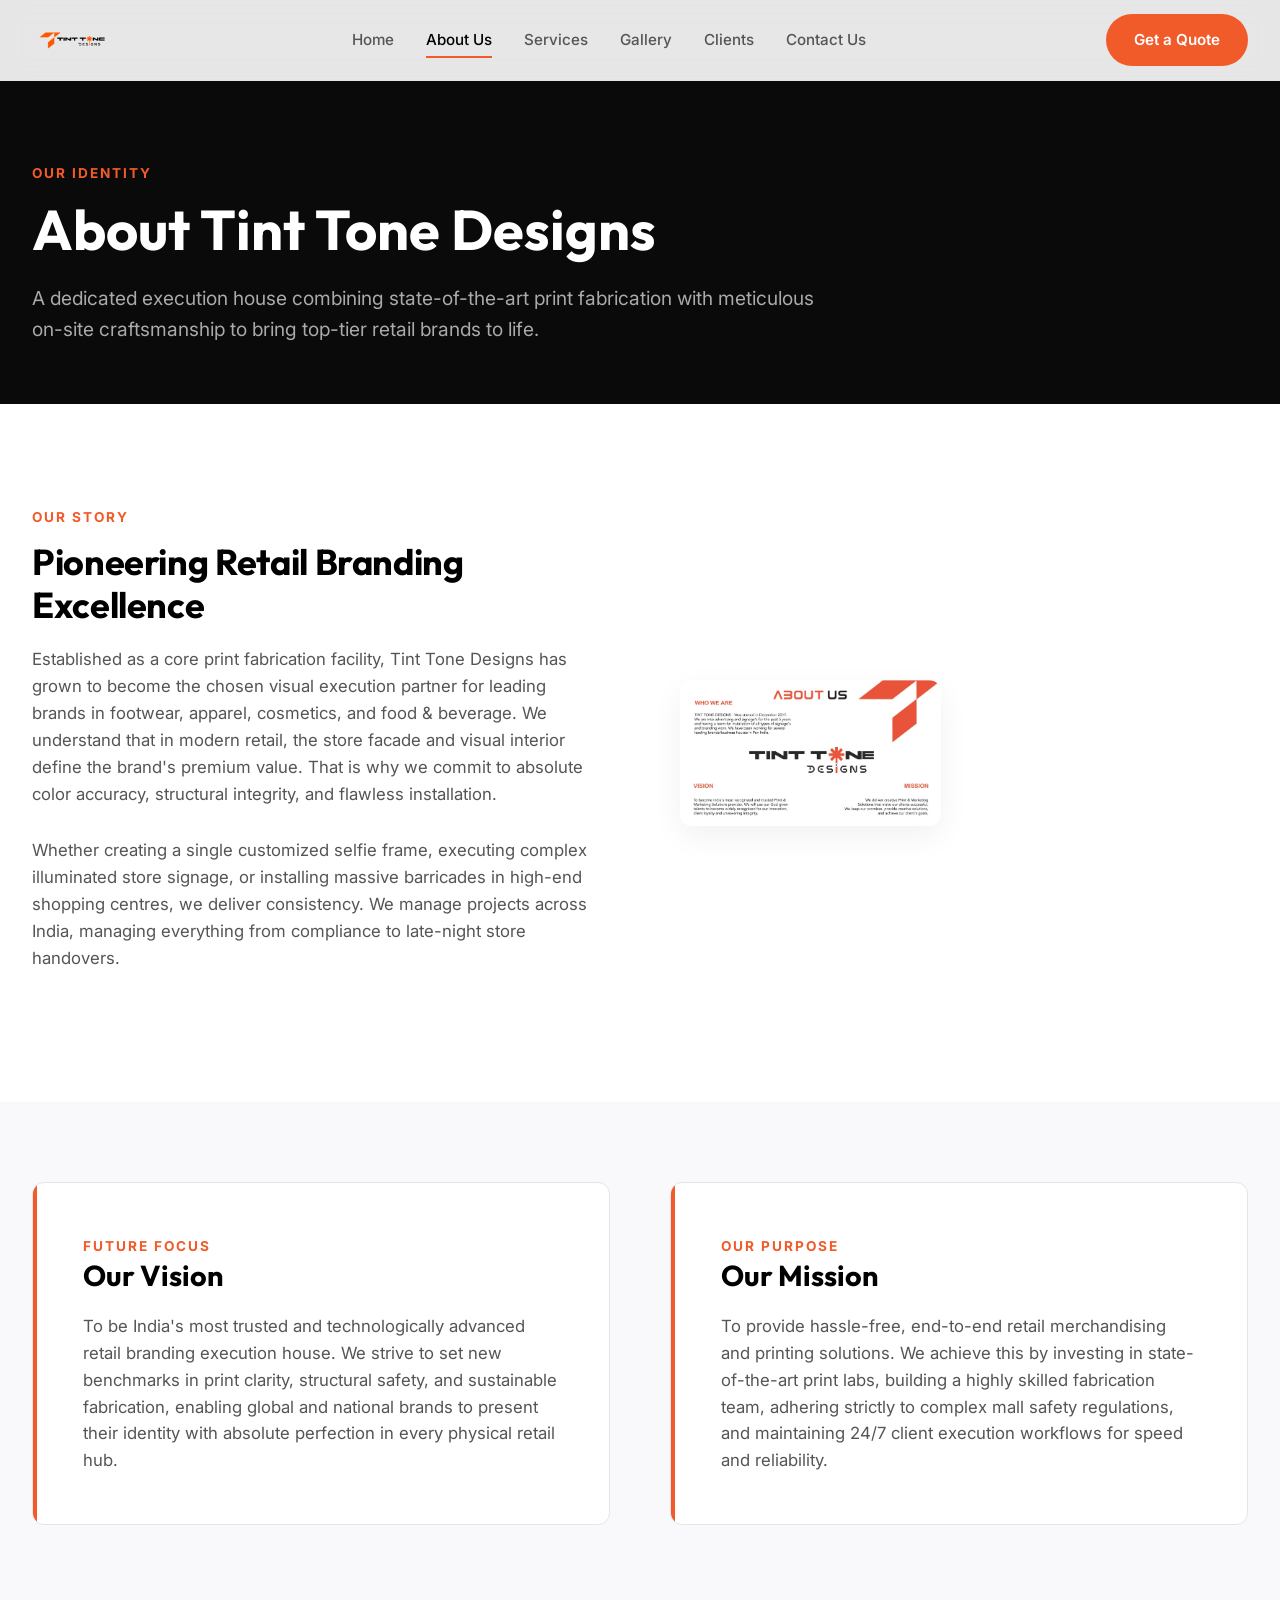
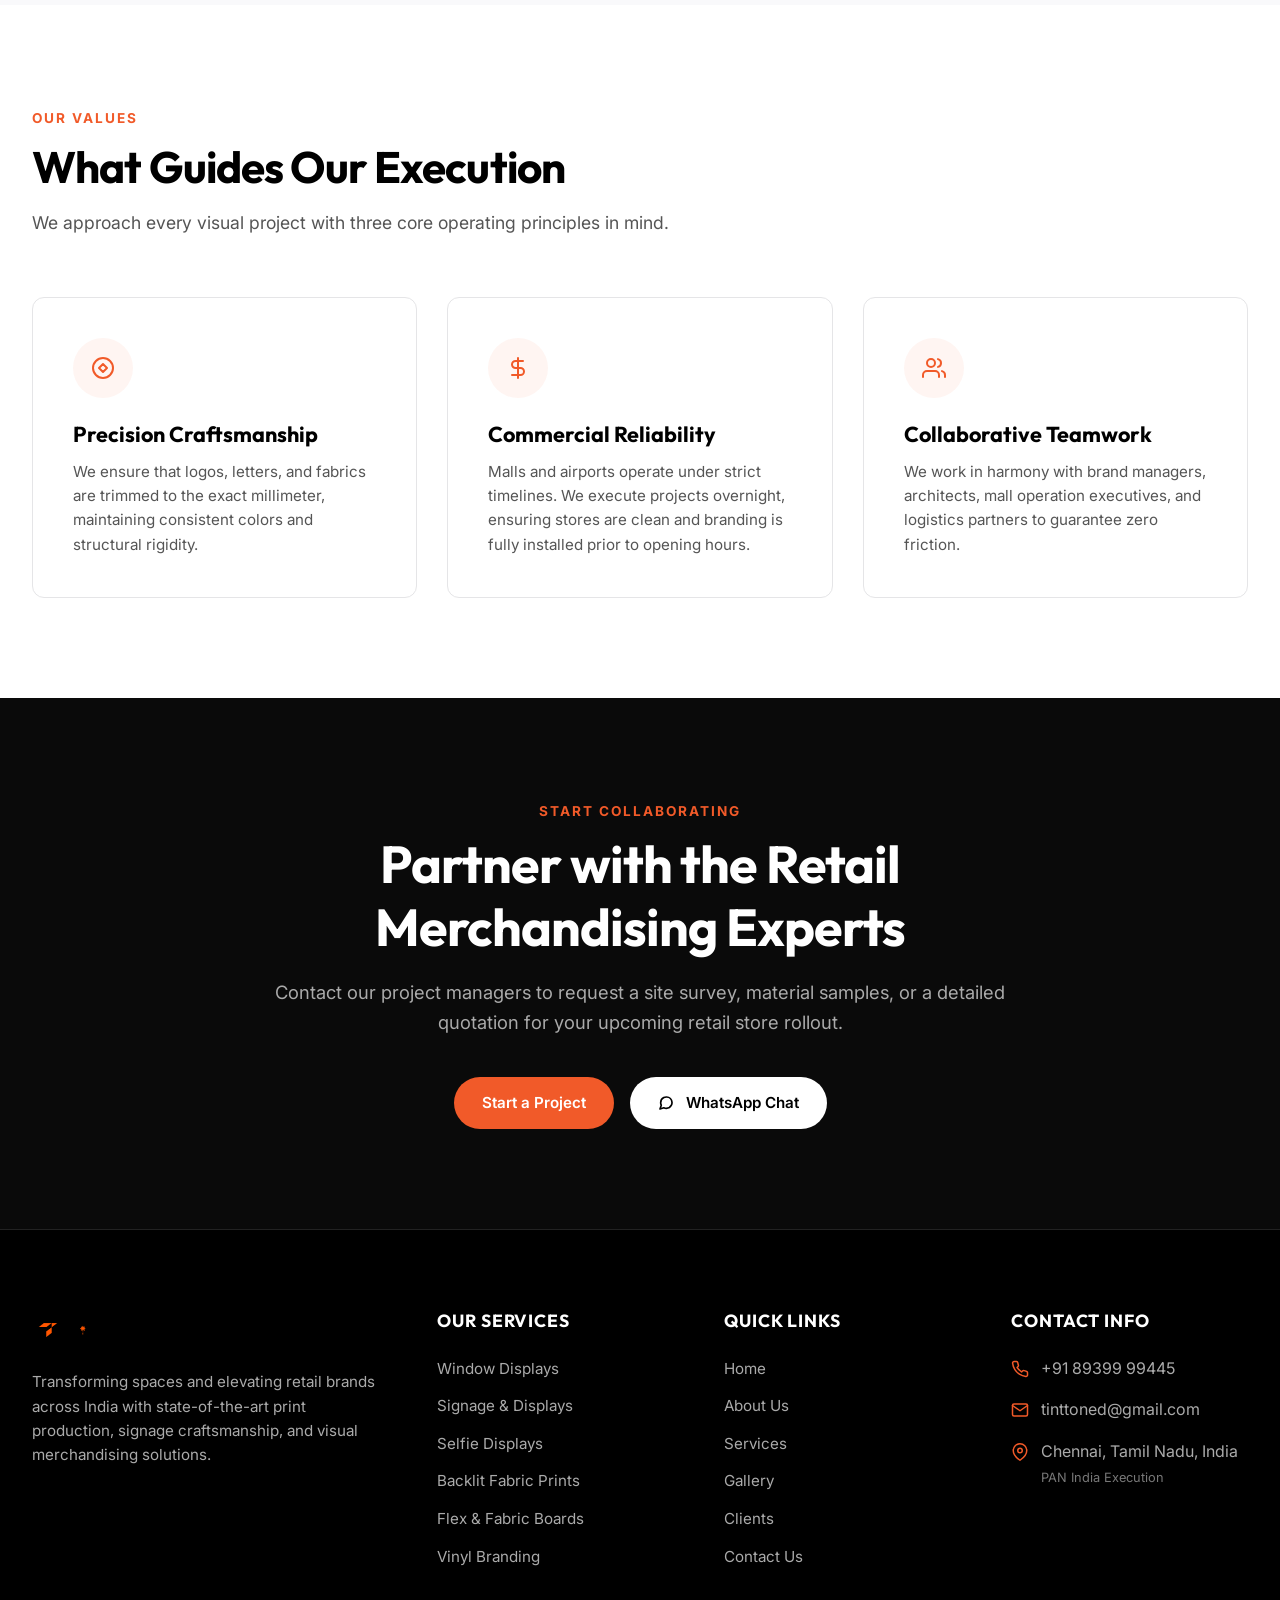
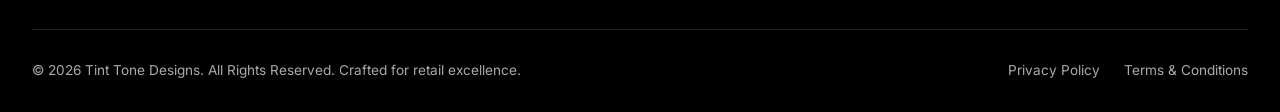
==== about.html @ 937b373a "Initial commit: Tint Tone Design website" ====
<!DOCTYPE html>
<html lang="en">
<head>
    <meta charset="UTF-8">
    <meta name="viewport" content="width=device-width, initial-scale=1.0">
    <title>About Us | Tint Tone Designs</title>
    <meta name="description" content="Learn more about Tint Tone Designs. Our history, vision, and mission to deliver unmatched retail branding and print execution services across India.">
    <link rel="stylesheet" href="css/style.css">
</head>
<body>

    <!-- Header / Navbar -->
    <header class="header">
        <div class="container nav-container">
            <a href="index.html" class="logo">
                <img src="images/logo.png" alt="Tint Tone Designs Logo">
            </a>
            <nav class="nav-links">
                <a href="index.html">Home</a>
                <a href="about.html" class="active">About Us</a>
                <a href="services.html">Services</a>
                <a href="gallery.html">Gallery</a>
                <a href="clients.html">Clients</a>
                <a href="contact.html">Contact Us</a>
            </nav>
            <div class="nav-cta">
                <a href="contact.html" class="btn btn-primary">Get a Quote</a>
            </div>
            <div class="menu-toggle">
                <span></span>
                <span></span>
                <span></span>
            </div>
        </div>
    </header>

    <!-- Page Header (Hero Style) -->
    <section class="section about-hero bg-dark">
        <div class="container animate-fade-in">
            <span class="section-tag" style="color: var(--primary);">Our Identity</span>
            <h1 style="font-size: 3.5rem; margin-top: 10px; margin-bottom: 20px; color: var(--text-light);">About Tint Tone Designs</h1>
            <p style="font-size: 1.2rem; color: var(--text-light-muted); max-width: 800px;">A dedicated execution house combining state-of-the-art print fabrication with meticulous on-site craftsmanship to bring top-tier retail brands to life.</p>
        </div>
    </section>

    <!-- Company Story Section -->
    <section class="section">
        <div class="container">
            <div class="intro-grid">
                <div class="intro-content animate-fade-in">
                    <span class="section-tag">Our Story</span>
                    <h3>Pioneering Retail Branding Excellence</h3>
                    <p>Established as a core print fabrication facility, Tint Tone Designs has grown to become the chosen visual execution partner for leading brands in footwear, apparel, cosmetics, and food & beverage. We understand that in modern retail, the store facade and visual interior define the brand's premium value. That is why we commit to absolute color accuracy, structural integrity, and flawless installation.</p>
                    <p>Whether creating a single customized selfie frame, executing complex illuminated store signage, or installing massive barricades in high-end shopping centres, we deliver consistency. We manage projects across India, managing everything from compliance to late-night store handovers.</p>
                </div>
                <div class="intro-image-grid animate-fade-in" style="transition-delay: 0.2s;">
                    <div class="intro-img">
                        <img src="images/TINT TONE  PORTFOLIO-02.jpg" alt="Tint Tone Designs Corporate Showcase Image">
                    </div>
                </div>
            </div>
        </div>
    </section>

    <!-- Vision & Mission Section -->
    <section class="section section-bg about-vision-mission">
        <div class="container">
            <div class="vm-grid animate-fade-in">
                <!-- Vision -->
                <div class="vm-card">
                    <span class="section-tag">Future Focus</span>
                    <h3>Our Vision</h3>
                    <p>To be India's most trusted and technologically advanced retail branding execution house. We strive to set new benchmarks in print clarity, structural safety, and sustainable fabrication, enabling global and national brands to present their identity with absolute perfection in every physical retail hub.</p>
                </div>
                <!-- Mission -->
                <div class="vm-card" style="transition-delay: 0.1s;">
                    <span class="section-tag">Our Purpose</span>
                    <h3>Our Mission</h3>
                    <p>To provide hassle-free, end-to-end retail merchandising and printing solutions. We achieve this by investing in state-of-the-art print labs, building a highly skilled fabrication team, adhering strictly to complex mall safety regulations, and maintaining 24/7 client execution workflows for speed and reliability.</p>
                </div>
            </div>
        </div>
    </section>

    <!-- Core Values / Why Choose Us Detail -->
    <section class="section">
        <div class="container">
            <div class="section-header animate-fade-in">
                <span class="section-tag">Our Values</span>
                <h2>What Guides Our Execution</h2>
                <p>We approach every visual project with three core operating principles in mind.</p>
            </div>

            <div class="why-grid">
                <!-- Card 1 -->
                <div class="why-card animate-fade-in">
                    <div class="why-icon">
                        <svg xmlns="http://www.w3.org/2000/svg" width="24" height="24" viewBox="0 0 24 24" fill="none" stroke="currentColor" stroke-width="2" stroke-linecap="round" stroke-linejoin="round"><circle cx="12" cy="12" r="10"></circle><polygon points="12 8 8 12 12 16 16 12 12 8"></polygon></svg>
                    </div>
                    <h3>Precision Craftsmanship</h3>
                    <p>We ensure that logos, letters, and fabrics are trimmed to the exact millimeter, maintaining consistent colors and structural rigidity.</p>
                </div>
                <!-- Card 2 -->
                <div class="why-card animate-fade-in" style="transition-delay: 0.1s;">
                    <div class="why-icon">
                        <svg xmlns="http://www.w3.org/2000/svg" width="24" height="24" viewBox="0 0 24 24" fill="none" stroke="currentColor" stroke-width="2" stroke-linecap="round" stroke-linejoin="round"><path d="M12 2v20M17 5H9.5a3.5 3.5 0 0 0 0 7h5a3.5 3.5 0 0 1 0 7H6"></path></svg>
                    </div>
                    <h3>Commercial Reliability</h3>
                    <p>Malls and airports operate under strict timelines. We execute projects overnight, ensuring stores are clean and branding is fully installed prior to opening hours.</p>
                </div>
                <!-- Card 3 -->
                <div class="why-card animate-fade-in" style="transition-delay: 0.2s;">
                    <div class="why-icon">
                        <svg xmlns="http://www.w3.org/2000/svg" width="24" height="24" viewBox="0 0 24 24" fill="none" stroke="currentColor" stroke-width="2" stroke-linecap="round" stroke-linejoin="round"><path d="M17 21v-2a4 4 0 0 0-4-4H5a4 4 0 0 0-4 4v2"></path><circle cx="9" cy="7" r="4"></circle><path d="M23 21v-2a4 4 0 0 0-3-3.87"></path><path d="M16 3.13a4 4 0 0 1 0 7.75"></path></svg>
                    </div>
                    <h3>Collaborative Teamwork</h3>
                    <p>We work in harmony with brand managers, architects, mall operation executives, and logistics partners to guarantee zero friction.</p>
                </div>
            </div>
        </div>
    </section>

    <!-- Call to Action Section -->
    <section class="section bg-dark cta-section">
        <div class="container animate-fade-in">
            <div class="cta-content">
                <span class="section-tag" style="color: var(--primary);">Start collaborating</span>
                <h2 style="margin-top: 10px;">Partner with the Retail Merchandising Experts</h2>
                <p>Contact our project managers to request a site survey, material samples, or a detailed quotation for your upcoming retail store rollout.</p>
                <div class="cta-btns">
                    <a href="contact.html" class="btn btn-primary">Start a Project</a>
                    <a href="https://wa.me/918939999445" target="_blank" class="btn btn-white">
                        <svg xmlns="http://www.w3.org/2000/svg" width="16" height="16" viewBox="0 0 24 24" fill="none" stroke="currentColor" stroke-width="2.5" stroke-linecap="round" stroke-linejoin="round" style="vertical-align: middle; margin-right: 4px;"><path d="M21 11.5a8.38 8.38 0 0 1-.9 3.8 8.5 8.5 0 0 1-7.6 4.7 8.38 8.38 0 0 1-3.8-.9L3 21l1.9-5.7a8.38 8.38 0 0 1-.9-3.8 8.5 8.5 0 0 1 4.7-7.6 8.38 8.38 0 0 1 3.8-.9h.5a8.48 8.48 0 0 1 8 8v.5z"></path></svg>
                        WhatsApp Chat
                    </a>
                </div>
            </div>
        </div>
    </section>

    <!-- Footer -->
    <footer class="footer">
        <div class="container">
            <div class="footer-grid">
                <div class="footer-col footer-col-logo">
                    <img src="images/logo.png" alt="Tint Tone Designs Logo">
                    <p style="margin-top: 15px;">Transforming spaces and elevating retail brands across India with state-of-the-art print production, signage craftsmanship, and visual merchandising solutions.</p>
                </div>
                <div class="footer-col">
                    <h3>Our Services</h3>
                    <ul class="footer-links">
                        <li><a href="services.html#window-displays">Window Displays</a></li>
                        <li><a href="services.html#store-signage">Signage & Displays</a></li>
                        <li><a href="services.html#interactive-selfie">Selfie Displays</a></li>
                        <li><a href="services.html#backlit-fabric">Backlit Fabric Prints</a></li>
                        <li><a href="services.html#fabric-barricades">Flex & Fabric Boards</a></li>
                        <li><a href="services.html#vinyl-branding">Vinyl Branding</a></li>
                    </ul>
                </div>
                <div class="footer-col">
                    <h3>Quick Links</h3>
                    <ul class="footer-links">
                        <li><a href="index.html">Home</a></li>
                        <li><a href="about.html">About Us</a></li>
                        <li><a href="services.html">Services</a></li>
                        <li><a href="gallery.html">Gallery</a></li>
                        <li><a href="clients.html">Clients</a></li>
                        <li><a href="contact.html">Contact Us</a></li>
                    </ul>
                </div>
                <div class="footer-col">
                    <h3>Contact Info</h3>
                    <div class="footer-contact-info">
                        <div class="footer-contact-item">
                            <svg xmlns="http://www.w3.org/2000/svg" width="18" height="18" viewBox="0 0 24 24" fill="none" stroke="currentColor" stroke-width="2" stroke-linecap="round" stroke-linejoin="round"><path d="M22 16.92v3a2 2 0 0 1-2.18 2 19.79 19.79 0 0 1-8.63-3.07 19.5 19.5 0 0 1-6-6 19.79 19.79 0 0 1-3.07-8.67A2 2 0 0 1 4.11 2h3a2 2 0 0 1 2 1.72 12.84 12.84 0 0 0 .7 2.81 2 2 0 0 1-.45 2.11L8.09 9.91a16 16 0 0 0 6 6l1.27-1.27a2 2 0 0 1 2.11-.45 12.84 12.84 0 0 0 2.81.7A2 2 0 0 1 22 16.92z"></path></svg>
                            <span>+91 89399 99445</span>
                        </div>
                        <div class="footer-contact-item">
                            <svg xmlns="http://www.w3.org/2000/svg" width="18" height="18" viewBox="0 0 24 24" fill="none" stroke="currentColor" stroke-width="2" stroke-linecap="round" stroke-linejoin="round"><path d="M4 4h16c1.1 0 2 .9 2 2v12c0 1.1-.9 2-2 2H4c-1.1 0-2-.9-2-2V6c0-1.1.9-2 2-2z"></path><polyline points="22,6 12,13 2,6"></polyline></svg>
                            <span>tinttoned@gmail.com</span>
                        </div>
                        <div class="footer-contact-item">
                            <svg xmlns="http://www.w3.org/2000/svg" width="18" height="18" viewBox="0 0 24 24" fill="none" stroke="currentColor" stroke-width="2" stroke-linecap="round" stroke-linejoin="round"><path d="M21 10c0 7-9 13-9 13s-9-6-9-13a9 9 0 0 1 18 0z"></path><circle cx="12" cy="10" r="3"></circle></svg>
                            <span>Chennai, Tamil Nadu, India<br><span style="font-size: 0.8rem; opacity: 0.7;">PAN India Execution</span></span>
                        </div>
                    </div>
                </div>
            </div>
            <div class="footer-bottom">
                <p>&copy; <span id="currentYear"></span> Tint Tone Designs. All Rights Reserved. Crafted for retail excellence.</p>
                <div class="footer-bottom-links">
                    <a href="#">Privacy Policy</a>
                    <a href="#">Terms & Conditions</a>
                </div>
            </div>
        </div>
    </footer>

    <script src="js/main.js"></script>
</body>
</html>
---- css/style.css ----
@import url('https://fonts.googleapis.com/css2?family=Inter:wght@300;400;500;600;700&family=Outfit:wght@400;500;600;700;800&display=swap');

:root {
    --primary: #F15A29;
    --primary-rgb: 241, 90, 41;
    --primary-dark: #d6491a;
    --black: #000000;
    --dark-bg: #0a0a0a;
    --dark-card: #141414;
    --dark-border: #222222;
    --text-dark: #111111;
    --text-muted: #555555;
    --text-light: #ffffff;
    --text-light-muted: #aaaaaa;
    --light-bg: #ffffff;
    --section-bg: #f9f9fb;
    --border-color: #e5e5e7;
    --font-title: 'Outfit', sans-serif;
    --font-body: 'Inter', sans-serif;
    --transition: all 0.4s cubic-bezier(0.16, 1, 0.3, 1);
    --shadow-sm: 0 2px 8px rgba(0, 0, 0, 0.04);
    --shadow-md: 0 10px 30px rgba(0, 0, 0, 0.06);
    --shadow-lg: 0 20px 40px rgba(0, 0, 0, 0.1);
    --radius-sm: 6px;
    --radius-md: 12px;
    --radius-lg: 24px;
    --radius-full: 9999px;
}

/* Base reset */
* {
    margin: 0;
    padding: 0;
    box-sizing: border-box;
}

html {
    scroll-behavior: smooth;
    font-size: 16px;
}

body {
    font-family: var(--font-body);
    background-color: var(--light-bg);
    color: var(--text-dark);
    line-height: 1.6;
    overflow-x: hidden;
    -webkit-font-smoothing: antialiased;
}

h1, h2, h3, h4, h5, h6 {
    font-family: var(--font-title);
    font-weight: 700;
    line-height: 1.2;
    color: var(--black);
}

a {
    text-decoration: none;
    color: inherit;
    transition: var(--transition);
}

img {
    max-width: 100%;
    height: auto;
    display: block;
}

ul {
    list-style: none;
}

button, input, textarea {
    font-family: inherit;
    border: none;
    outline: none;
    background: none;
}

/* Utility classes */
.container {
    width: 100%;
    max-width: 1280px;
    margin: 0 auto;
    padding: 0 32px;
}

@media (max-width: 768px) {
    .container {
        padding: 0 20px;
    }
}

.section {
    padding: 100px 0;
}

@media (max-width: 768px) {
    .section {
        padding: 70px 0;
    }
}

.section-bg {
    background-color: var(--section-bg);
}

.section-header {
    max-width: 650px;
    margin-bottom: 60px;
}

.section-header h2 {
    font-size: 2.75rem;
    margin-top: 10px;
    letter-spacing: -0.02em;
}

@media (max-width: 768px) {
    .section-header h2 {
        font-size: 2.25rem;
    }
}

.section-tag {
    font-size: 0.85rem;
    font-weight: 700;
    text-transform: uppercase;
    letter-spacing: 0.15em;
    color: var(--primary);
    display: inline-block;
}

.section-header p {
    font-size: 1.1rem;
    color: var(--text-muted);
    margin-top: 15px;
}

.text-orange {
    color: var(--primary);
}

.bg-dark {
    background-color: var(--dark-bg);
    color: var(--text-light);
}

.bg-dark h1, .bg-dark h2, .bg-dark h3, .bg-dark h4 {
    color: var(--text-light);
}

/* Buttons */
.btn {
    display: inline-flex;
    align-items: center;
    justify-content: center;
    padding: 14px 28px;
    font-size: 0.95rem;
    font-weight: 600;
    border-radius: var(--radius-full);
    transition: var(--transition);
    cursor: pointer;
    gap: 8px;
}

.btn-primary {
    background-color: var(--primary);
    color: var(--text-light);
}

.btn-primary:hover {
    background-color: var(--primary-dark);
    transform: translateY(-2px);
    box-shadow: 0 10px 20px rgba(241, 90, 41, 0.2);
}

.btn-outline {
    border: 1px solid var(--border-color);
    color: var(--black);
}

.btn-outline:hover {
    border-color: var(--black);
    background-color: var(--black);
    color: var(--text-light);
    transform: translateY(-2px);
}

.btn-white {
    background-color: var(--light-bg);
    color: var(--black);
}

.btn-white:hover {
    background-color: var(--border-color);
    transform: translateY(-2px);
    box-shadow: 0 10px 20px rgba(255, 255, 255, 0.1);
}

.btn-dark {
    background-color: var(--black);
    color: var(--text-light);
}

.btn-dark:hover {
    background-color: #222222;
    transform: translateY(-2px);
}

/* Header & Navbar */
.header {
    position: fixed;
    top: 0;
    left: 0;
    width: 100%;
    z-index: 1000;
    background-color: rgba(255, 255, 255, 0.9);
    backdrop-filter: blur(15px);
    border-bottom: 1px solid var(--border-color);
    transition: var(--transition);
}

.header.scrolled {
    padding: 10px 0;
    box-shadow: var(--shadow-sm);
}

.nav-container {
    display: flex;
    justify-content: space-between;
    align-items: center;
    height: 80px;
    transition: var(--transition);
}

.header.scrolled .nav-container {
    height: 65px;
}

.logo img {
    height: 45px;
    width: auto;
    object-fit: contain;
    transition: var(--transition);
}

.header.scrolled .logo img {
    height: 38px;
}

.nav-links {
    display: flex;
    gap: 32px;
}

.nav-links a {
    font-size: 0.95rem;
    font-weight: 500;
    color: var(--text-muted);
    position: relative;
    padding: 6px 0;
}

.nav-links a:hover, .nav-links a.active {
    color: var(--black);
}

.nav-links a::after {
    content: '';
    position: absolute;
    bottom: 0;
    left: 0;
    width: 0;
    height: 2px;
    background-color: var(--primary);
    transition: var(--transition);
}

.nav-links a:hover::after, .nav-links a.active::after {
    width: 100%;
}

.nav-cta {
    display: flex;
    align-items: center;
}

.menu-toggle {
    display: none;
    flex-direction: column;
    gap: 6px;
    cursor: pointer;
    z-index: 1001;
    width: 28px;
    height: 20px;
    justify-content: space-between;
}

.menu-toggle span {
    display: block;
    width: 100%;
    height: 2px;
    background-color: var(--black);
    transition: var(--transition);
}

/* Mobile Menu */
@media (max-width: 992px) {
    .menu-toggle {
        display: flex;
    }

    .nav-links {
        position: fixed;
        top: 0;
        right: -100%;
        width: 300px;
        height: 100vh;
        background-color: var(--light-bg);
        flex-direction: column;
        padding: 100px 40px;
        gap: 24px;
        box-shadow: var(--shadow-lg);
        transition: var(--transition);
        z-index: 999;
    }

    .nav-links.active {
        right: 0;
    }

    .nav-cta {
        display: none;
    }
    
    .menu-toggle.active span:nth-child(1) {
        transform: translateY(9px) rotate(45deg);
    }
    
    .menu-toggle.active span:nth-child(2) {
        opacity: 0;
    }
    
    .menu-toggle.active span:nth-child(3) {
        transform: translateY(-9px) rotate(-45deg);
    }
}

/* Hero Section */
.hero {
    position: relative;
    min-height: 90vh;
    display: flex;
    align-items: center;
    padding-top: 100px;
    overflow: hidden;
}

.hero-grid {
    display: grid;
    grid-template-columns: 1.1fr 0.9fr;
    align-items: center;
    gap: 60px;
}

@media (max-width: 992px) {
    .hero-grid {
        grid-template-columns: 1fr;
        text-align: center;
        gap: 40px;
    }
}

.hero-content {
    max-width: 650px;
}

.hero-tag {
    font-size: 0.9rem;
    font-weight: 700;
    text-transform: uppercase;
    letter-spacing: 0.15em;
    color: var(--primary);
    margin-bottom: 20px;
}

.hero-content h1 {
    font-size: 4.25rem;
    line-height: 1.1;
    letter-spacing: -0.03em;
    margin-bottom: 25px;
}

@media (max-width: 768px) {
    .hero-content h1 {
        font-size: 3rem;
    }
}

.hero-content p {
    font-size: 1.15rem;
    color: var(--text-muted);
    margin-bottom: 40px;
    font-weight: 400;
    max-width: 550px;
}

@media (max-width: 992px) {
    .hero-content p {
        margin-left: auto;
        margin-right: auto;
    }
}

.hero-btns {
    display: flex;
    gap: 16px;
}

@media (max-width: 992px) {
    .hero-btns {
        justify-content: center;
    }
}

@media (max-width: 480px) {
    .hero-btns {
        flex-direction: column;
        align-items: stretch;
    }
}

.hero-image {
    position: relative;
    width: 100%;
}

.hero-img-wrapper {
    position: relative;
    border-radius: var(--radius-md);
    overflow: hidden;
    box-shadow: var(--shadow-lg);
    background-color: var(--border-color);
}

.hero-img-wrapper img {
    width: 100%;
    height: 100%;
    object-fit: cover;
    transform: scale(1.02);
    transition: var(--transition);
}

.hero-img-wrapper:hover img {
    transform: scale(1.05);
}

.hero-badge {
    position: absolute;
    bottom: -20px;
    left: -20px;
    background-color: var(--black);
    color: var(--text-light);
    padding: 24px;
    border-radius: var(--radius-md);
    box-shadow: var(--shadow-lg);
    z-index: 10;
    max-width: 220px;
}

@media (max-width: 768px) {
    .hero-badge {
        display: none;
    }
}

.hero-badge .number {
    font-family: var(--font-title);
    font-size: 2.5rem;
    font-weight: 800;
    color: var(--primary);
    line-height: 1;
    margin-bottom: 4px;
}

.hero-badge .text {
    font-size: 0.8rem;
    font-weight: 600;
    text-transform: uppercase;
    letter-spacing: 0.05em;
    color: var(--text-light-muted);
}

/* Introduction / About Summary Section */
.intro-grid {
    display: grid;
    grid-template-columns: 1fr 1fr;
    gap: 80px;
    align-items: center;
}

@media (max-width: 992px) {
    .intro-grid {
        grid-template-columns: 1fr;
        gap: 40px;
    }
}

.intro-image-grid {
    display: grid;
    grid-template-columns: 1fr 1.1fr;
    gap: 20px;
    align-items: center;
}

.intro-img-col1 {
    display: flex;
    flex-direction: column;
    gap: 20px;
}

.intro-img {
    border-radius: var(--radius-md);
    overflow: hidden;
    box-shadow: var(--shadow-md);
}

.intro-img img {
    width: 100%;
    object-fit: cover;
}

.intro-content h3 {
    font-size: 2.25rem;
    margin-top: 10px;
    margin-bottom: 20px;
    letter-spacing: -0.01em;
}

.intro-content p {
    color: var(--text-muted);
    font-size: 1.05rem;
    margin-bottom: 30px;
}

.stats-grid {
    display: grid;
    grid-template-columns: 1fr 1fr;
    gap: 30px;
}

.stat-item h4 {
    font-size: 2.5rem;
    font-weight: 700;
    color: var(--primary);
}

.stat-item p {
    font-size: 0.9rem;
    font-weight: 600;
    text-transform: uppercase;
    letter-spacing: 0.05em;
    color: var(--text-muted);
    margin-top: 5px;
    margin-bottom: 0;
}

/* Why Choose Us Section */
.why-grid {
    display: grid;
    grid-template-columns: repeat(3, 1fr);
    gap: 30px;
}

@media (max-width: 992px) {
    .why-grid {
        grid-template-columns: repeat(2, 1fr);
    }
}

@media (max-width: 768px) {
    .why-grid {
        grid-template-columns: 1fr;
    }
}

.why-card {
    background-color: var(--light-bg);
    border: 1px solid var(--border-color);
    padding: 40px;
    border-radius: var(--radius-md);
    transition: var(--transition);
}

.why-card:hover {
    transform: translateY(-5px);
    box-shadow: var(--shadow-md);
    border-color: var(--primary);
}

.why-icon {
    width: 60px;
    height: 60px;
    background-color: rgba(241, 90, 41, 0.06);
    border-radius: 50%;
    display: flex;
    align-items: center;
    justify-content: center;
    margin-bottom: 24px;
    color: var(--primary);
    font-size: 1.5rem;
    transition: var(--transition);
}

.why-card:hover .why-icon {
    background-color: var(--primary);
    color: var(--text-light);
}

.why-card h3 {
    font-size: 1.35rem;
    margin-bottom: 12px;
}

.why-card p {
    color: var(--text-muted);
    font-size: 0.95rem;
}

/* Services Page & Cards */
.services-grid {
    display: grid;
    grid-template-columns: repeat(3, 1fr);
    gap: 30px;
}

@media (max-width: 992px) {
    .services-grid {
        grid-template-columns: repeat(2, 1fr);
    }
}

@media (max-width: 768px) {
    .services-grid {
        grid-template-columns: 1fr;
    }
}

.service-card {
    background-color: var(--light-bg);
    border: 1px solid var(--border-color);
    border-radius: var(--radius-md);
    overflow: hidden;
    transition: var(--transition);
    height: 100%;
    display: flex;
    flex-direction: column;
}

.service-card:hover {
    transform: translateY(-5px);
    box-shadow: var(--shadow-md);
    border-color: var(--primary);
}

.service-img-wrapper {
    position: relative;
    height: 240px;
    overflow: hidden;
    background-color: var(--border-color);
}

.service-img-wrapper img {
    width: 100%;
    height: 100%;
    object-fit: cover;
    transition: var(--transition);
}

.service-card:hover .service-img-wrapper img {
    transform: scale(1.05);
}

.service-card-body {
    padding: 30px;
    flex-grow: 1;
    display: flex;
    flex-direction: column;
}

.service-card h3 {
    font-size: 1.4rem;
    margin-bottom: 12px;
}

.service-card p {
    color: var(--text-muted);
    font-size: 0.95rem;
    margin-bottom: 20px;
    flex-grow: 1;
}

.service-card-link {
    font-weight: 600;
    font-size: 0.9rem;
    color: var(--black);
    display: inline-flex;
    align-items: center;
    gap: 6px;
    margin-top: auto;
}

.service-card-link svg {
    transition: var(--transition);
}

.service-card:hover .service-card-link {
    color: var(--primary);
}

.service-card:hover .service-card-link svg {
    transform: translateX(4px);
}

/* Gallery & Lightbox */
.gallery-filter {
    display: flex;
    justify-content: center;
    gap: 12px;
    margin-bottom: 40px;
    flex-wrap: wrap;
}

.filter-btn {
    padding: 10px 24px;
    font-size: 0.9rem;
    font-weight: 600;
    border-radius: var(--radius-full);
    border: 1px solid var(--border-color);
    cursor: pointer;
    transition: var(--transition);
    background-color: var(--light-bg);
}

.filter-btn.active, .filter-btn:hover {
    background-color: var(--black);
    color: var(--text-light);
    border-color: var(--black);
}

.gallery-grid {
    display: grid;
    grid-template-columns: repeat(3, 1fr);
    gap: 30px;
}

@media (max-width: 992px) {
    .gallery-grid {
        grid-template-columns: repeat(2, 1fr);
    }
}

@media (max-width: 768px) {
    .gallery-grid {
        grid-template-columns: 1fr;
    }
}

.gallery-item {
    position: relative;
    border-radius: var(--radius-md);
    overflow: hidden;
    aspect-ratio: 16/9;
    box-shadow: var(--shadow-sm);
    cursor: pointer;
    background-color: var(--border-color);
}

.gallery-item img {
    width: 100%;
    height: 100%;
    object-fit: cover;
    transition: var(--transition);
}

.gallery-item-overlay {
    position: absolute;
    top: 0;
    left: 0;
    width: 100%;
    height: 100%;
    background: linear-gradient(0deg, rgba(0,0,0,0.85) 0%, rgba(0,0,0,0.2) 60%, rgba(0,0,0,0) 100%);
    display: flex;
    flex-direction: column;
    justify-content: flex-end;
    padding: 24px;
    opacity: 0;
    transition: var(--transition);
}

.gallery-item:hover img {
    transform: scale(1.05);
}

.gallery-item:hover .gallery-item-overlay {
    opacity: 1;
}

.gallery-item-overlay h4 {
    color: var(--text-light);
    font-size: 1.25rem;
    margin-bottom: 6px;
}

.gallery-item-overlay span {
    color: var(--primary);
    font-size: 0.85rem;
    font-weight: 700;
    text-transform: uppercase;
    letter-spacing: 0.1em;
}

/* Lightbox Modal */
.lightbox-modal {
    position: fixed;
    top: 0;
    left: 0;
    width: 100%;
    height: 100%;
    background-color: rgba(0, 0, 0, 0.95);
    z-index: 2000;
    display: none;
    align-items: center;
    justify-content: center;
    opacity: 0;
    transition: opacity 0.3s ease;
}

.lightbox-modal.active {
    display: flex;
    opacity: 1;
}

.lightbox-content {
    position: relative;
    max-width: 90%;
    max-height: 85%;
    display: flex;
    flex-direction: column;
    align-items: center;
}

.lightbox-img {
    max-width: 100%;
    max-height: 80vh;
    object-fit: contain;
    border-radius: 4px;
    box-shadow: 0 10px 40px rgba(0,0,0,0.5);
}

.lightbox-caption {
    color: var(--text-light);
    margin-top: 15px;
    font-family: var(--font-title);
    font-size: 1.25rem;
    font-weight: 600;
    text-align: center;
}

.lightbox-close {
    position: absolute;
    top: -40px;
    right: 0;
    color: var(--text-light);
    font-size: 2rem;
    cursor: pointer;
    background: none;
    border: none;
}

.lightbox-nav {
    position: absolute;
    top: 50%;
    transform: translateY(-50%);
    color: var(--text-light);
    font-size: 2.5rem;
    cursor: pointer;
    background: none;
    border: none;
    padding: 10px;
    user-select: none;
}

.lightbox-prev {
    left: -60px;
}

.lightbox-next {
    right: -60px;
}

@media (max-width: 768px) {
    .lightbox-prev {
        left: 10px;
    }
    .lightbox-next {
        right: 10px;
    }
    .lightbox-close {
        right: 10px;
        top: -45px;
    }
}

/* Client Logo Slider / Marquee & Grid */
.marquee-container {
    overflow: hidden;
    white-space: nowrap;
    position: relative;
    padding: 40px 0;
}

.marquee-container::before, .marquee-container::after {
    content: '';
    position: absolute;
    top: 0;
    width: 150px;
    height: 100%;
    z-index: 2;
}

.marquee-container::before {
    left: 0;
    background: linear-gradient(90deg, var(--light-bg) 0%, rgba(255,255,255,0) 100%);
}

.marquee-container::after {
    right: 0;
    background: linear-gradient(270deg, var(--light-bg) 0%, rgba(255,255,255,0) 100%);
}

.marquee-track {
    display: inline-flex;
    animation: scrollMarquee 25s linear infinite;
    gap: 80px;
}

@keyframes scrollMarquee {
    0% { transform: translateX(0); }
    100% { transform: translateX(-50%); }
}

.marquee-logo {
    display: flex;
    align-items: center;
    justify-content: center;
    height: 50px;
    min-width: 120px;
}

.marquee-logo span {
    font-family: var(--font-title);
    font-size: 1.8rem;
    font-weight: 800;
    letter-spacing: -0.03em;
    color: var(--black);
    opacity: 0.25;
    transition: var(--transition);
}

.marquee-logo span:hover {
    opacity: 0.9;
    color: var(--primary);
}

/* Clients Grid Page */
.clients-grid {
    display: grid;
    grid-template-columns: repeat(4, 1fr);
    gap: 30px;
}

@media (max-width: 992px) {
    .clients-grid {
        grid-template-columns: repeat(3, 1fr);
    }
}

@media (max-width: 576px) {
    .clients-grid {
        grid-template-columns: repeat(2, 1fr);
    }
}

.client-card {
    background-color: var(--light-bg);
    border: 1px solid var(--border-color);
    padding: 40px;
    border-radius: var(--radius-md);
    display: flex;
    align-items: center;
    justify-content: center;
    height: 140px;
    transition: var(--transition);
}

.client-card:hover {
    transform: translateY(-4px);
    border-color: var(--primary);
    box-shadow: var(--shadow-md);
}

.client-card span {
    font-family: var(--font-title);
    font-size: 1.8rem;
    font-weight: 800;
    letter-spacing: -0.03em;
    color: var(--black);
    opacity: 0.4;
    transition: var(--transition);
}

.client-card:hover span {
    opacity: 1;
    color: var(--primary);
}

/* About Page Specific Layout */
.about-hero {
    padding-top: 160px;
    padding-bottom: 60px;
}

.about-vision-mission {
    padding: 80px 0;
}

.vm-grid {
    display: grid;
    grid-template-columns: 1fr 1fr;
    gap: 60px;
}

@media (max-width: 992px) {
    .vm-grid {
        grid-template-columns: 1fr;
        gap: 40px;
    }
}

.vm-card {
    background-color: var(--light-bg);
    border: 1px solid var(--border-color);
    padding: 50px;
    border-radius: var(--radius-md);
    transition: var(--transition);
    position: relative;
    overflow: hidden;
}

.vm-card::before {
    content: '';
    position: absolute;
    top: 0;
    left: 0;
    width: 4px;
    height: 100%;
    background-color: var(--primary);
}

.vm-card h3 {
    font-size: 1.8rem;
    margin-bottom: 20px;
}

.vm-card p {
    color: var(--text-muted);
    font-size: 1.05rem;
}

/* Contact Form & Page Styles */
.contact-grid {
    display: grid;
    grid-template-columns: 0.9fr 1.1fr;
    gap: 80px;
    align-items: start;
}

@media (max-width: 992px) {
    .contact-grid {
        grid-template-columns: 1fr;
        gap: 50px;
    }
}

.contact-info-list {
    display: flex;
    flex-direction: column;
    gap: 40px;
}

.contact-info-item {
    display: flex;
    gap: 20px;
}

.contact-info-icon {
    width: 50px;
    height: 50px;
    background-color: rgba(241, 90, 41, 0.08);
    border-radius: 50%;
    display: flex;
    align-items: center;
    justify-content: center;
    color: var(--primary);
    font-size: 1.25rem;
    flex-shrink: 0;
}

.contact-info-text h4 {
    font-size: 1.15rem;
    margin-bottom: 6px;
}

.contact-info-text p {
    color: var(--text-muted);
    font-size: 0.95rem;
}

.contact-form-wrapper {
    background-color: var(--light-bg);
    border: 1px solid var(--border-color);
    padding: 50px;
    border-radius: var(--radius-md);
    box-shadow: var(--shadow-md);
}

@media (max-width: 768px) {
    .contact-form-wrapper {
        padding: 30px;
    }
}

.contact-form {
    display: flex;
    flex-direction: column;
    gap: 24px;
}

.form-group {
    display: flex;
    flex-direction: column;
    gap: 8px;
}

.form-group label {
    font-size: 0.85rem;
    font-weight: 600;
    text-transform: uppercase;
    letter-spacing: 0.05em;
    color: var(--text-dark);
}

.form-control {
    width: 100%;
    padding: 14px 20px;
    border: 1px solid var(--border-color);
    border-radius: var(--radius-sm);
    font-size: 0.95rem;
    background-color: var(--section-bg);
    transition: var(--transition);
}

.form-control:focus {
    border-color: var(--primary);
    background-color: var(--light-bg);
    box-shadow: 0 0 0 4px rgba(241, 90, 41, 0.1);
}

textarea.form-control {
    resize: vertical;
    min-height: 140px;
}

.form-status {
    padding: 12px;
    border-radius: var(--radius-sm);
    font-size: 0.9rem;
    display: none;
}

.form-status.success {
    display: block;
    background-color: #e6f6ec;
    color: #1b8042;
    border: 1px solid #c8ecd5;
}

.form-status.error {
    display: block;
    background-color: #fdf2f2;
    color: #c81e1e;
    border: 1px solid #fde8e8;
}

/* Call to Action (CTA) Section */
.cta-section {
    position: relative;
    overflow: hidden;
    text-align: center;
}

.cta-content {
    max-width: 750px;
    margin: 0 auto;
}

.cta-content h2 {
    font-size: 3.25rem;
    margin-bottom: 20px;
    letter-spacing: -0.02em;
}

@media (max-width: 768px) {
    .cta-content h2 {
        font-size: 2.5rem;
    }
}

.cta-content p {
    font-size: 1.15rem;
    color: var(--text-light-muted);
    margin-bottom: 40px;
}

.cta-btns {
    display: flex;
    justify-content: center;
    gap: 16px;
}

@media (max-width: 480px) {
    .cta-btns {
        flex-direction: column;
        align-items: stretch;
    }
}

/* Footer */
.footer {
    background-color: var(--black);
    color: var(--text-light-muted);
    padding: 80px 0 30px 0;
    border-top: 1px solid var(--dark-border);
}

.footer-grid {
    display: grid;
    grid-template-columns: 1.5fr 1fr 1fr 1fr;
    gap: 50px;
    margin-bottom: 60px;
}

@media (max-width: 992px) {
    .footer-grid {
        grid-template-columns: 1fr 1fr;
        gap: 40px;
    }
}

@media (max-width: 576px) {
    .footer-grid {
        grid-template-columns: 1fr;
    }
}

.footer-col h3 {
    color: var(--text-light);
    font-size: 1.1rem;
    margin-bottom: 24px;
    text-transform: uppercase;
    letter-spacing: 0.05em;
}

.footer-col-logo img {
    height: 40px;
    margin-bottom: 20px;
}

.footer-col p {
    font-size: 0.95rem;
    line-height: 1.6;
}

.footer-links {
    display: flex;
    flex-direction: column;
    gap: 12px;
}

.footer-links a {
    color: var(--text-light-muted);
    font-size: 0.95rem;
    width: fit-content;
}

.footer-links a:hover {
    color: var(--primary);
    transform: translateX(4px);
}

.footer-contact-info {
    display: flex;
    flex-direction: column;
    gap: 16px;
}

.footer-contact-item {
    display: flex;
    gap: 12px;
    align-items: flex-start;
}

.footer-contact-item svg {
    color: var(--primary);
    flex-shrink: 0;
    margin-top: 4px;
}

.footer-bottom {
    border-top: 1px solid var(--dark-border);
    padding-top: 30px;
    display: flex;
    justify-content: space-between;
    align-items: center;
    font-size: 0.85rem;
}

@media (max-width: 768px) {
    .footer-bottom {
        flex-direction: column;
        gap: 15px;
        text-align: center;
    }
}

.footer-bottom-links {
    display: flex;
    gap: 24px;
}

.footer-bottom-links a:hover {
    color: var(--primary);
}

/* Animations */
.animate-fade-in {
    opacity: 0;
    transform: translateY(20px);
    transition: opacity 0.6s ease-out, transform 0.6s ease-out;
}

.animate-fade-in.appear {
    opacity: 1;
    transform: translateY(0);
}
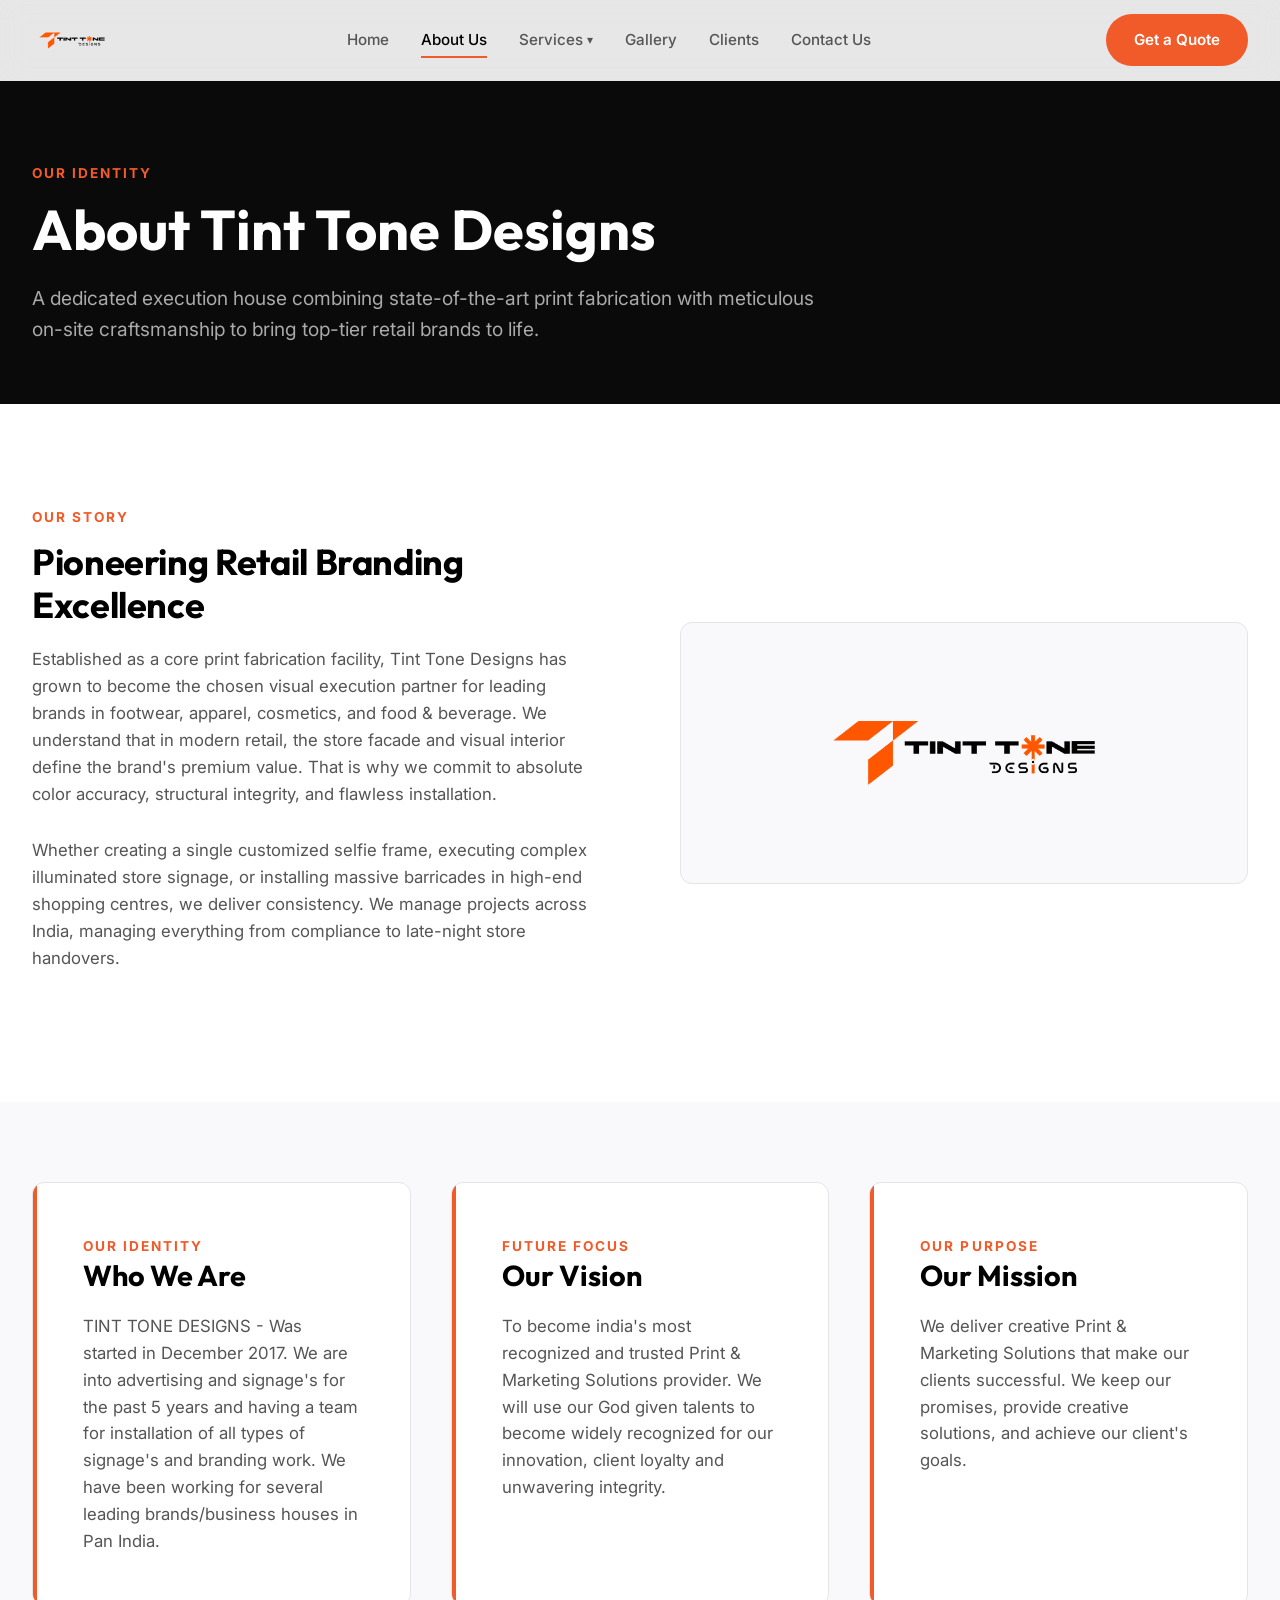
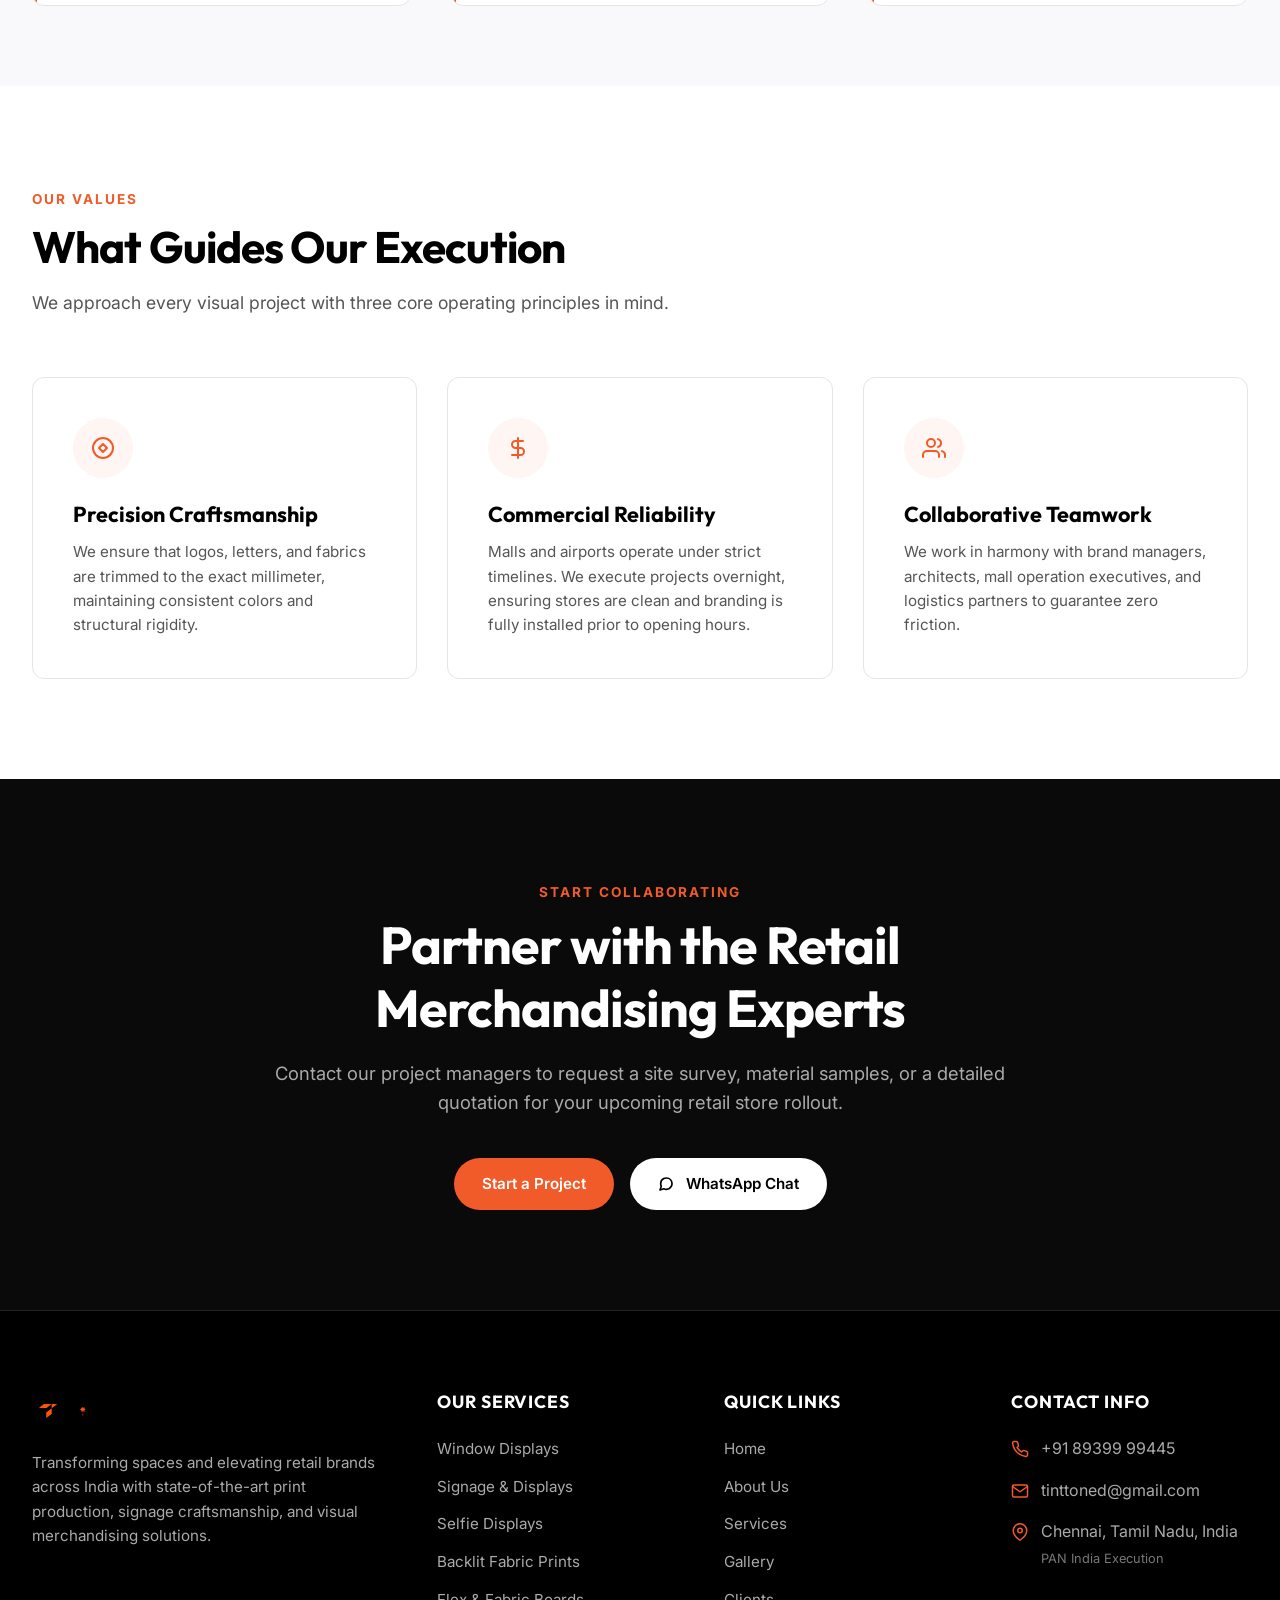
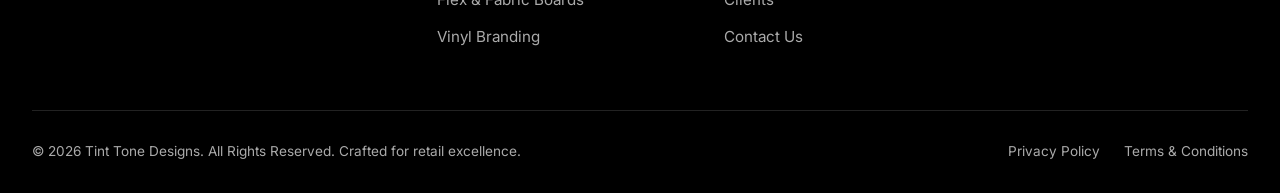
==== commit 4027d412: "Update services dropdown, dynamic service pages, About Us content, segmented gallery, and clients lo" ====
--- a/about.html
+++ b/about.html
@@ -16,12 +16,26 @@
                 <img src="images/logo.png" alt="Tint Tone Designs Logo">
             </a>
             <nav class="nav-links">
-                <a href="index.html">Home</a>
-                <a href="about.html" class="active">About Us</a>
-                <a href="services.html">Services</a>
-                <a href="gallery.html">Gallery</a>
-                <a href="clients.html">Clients</a>
-                <a href="contact.html">Contact Us</a>
+                 <a href="index.html">Home</a>
+                 <a href="about.html" class="active">About Us</a>
+                 <div class="nav-item-dropdown">
+                     <a href="services.html" class="dropdown-toggle">Services <span class="arrow">&#9662;</span></a>
+                     <div class="dropdown-menu">
+                         <a href="service-detail.html?service=acp_singage">ACP Signage</a>
+                         <a href="service-detail.html?service=acrylic_signage">Acrylic Signage Letters</a>
+                         <a href="service-detail.html?service=canopy">Canopy Printing</a>
+                         <a href="service-detail.html?service=customised">Customised Wallpaper</a>
+                         <a href="service-detail.html?service=flex_printing">Flex Printing</a>
+                         <a href="service-detail.html?service=outdoor_hoarding">Outdoor Hoarding</a>
+                         <a href="service-detail.html?service=sun_board">Sun Board Printing</a>
+                         <a href="service-detail.html?service=uv_acrylic">UV Acrylic Printing</a>
+                         <a href="service-detail.html?service=uv_backlit_fabric">UV Backlit Fabric Print</a>
+                         <a href="service-detail.html?service=vinyl">Vinyl Printing</a>
+                     </div>
+                 </div>
+                 <a href="gallery.html">Gallery</a>
+                 <a href="clients.html">Clients</a>
+                 <a href="contact.html">Contact Us</a>
             </nav>
             <div class="nav-cta">
                 <a href="contact.html" class="btn btn-primary">Get a Quote</a>
@@ -53,9 +67,9 @@
                     <p>Established as a core print fabrication facility, Tint Tone Designs has grown to become the chosen visual execution partner for leading brands in footwear, apparel, cosmetics, and food & beverage. We understand that in modern retail, the store facade and visual interior define the brand's premium value. That is why we commit to absolute color accuracy, structural integrity, and flawless installation.</p>
                     <p>Whether creating a single customized selfie frame, executing complex illuminated store signage, or installing massive barricades in high-end shopping centres, we deliver consistency. We manage projects across India, managing everything from compliance to late-night store handovers.</p>
                 </div>
-                <div class="intro-image-grid animate-fade-in" style="transition-delay: 0.2s;">
-                    <div class="intro-img">
-                        <img src="images/TINT TONE  PORTFOLIO-02.jpg" alt="Tint Tone Designs Corporate Showcase Image">
+                <div class="intro-image-grid animate-fade-in" style="transition-delay: 0.2s; display: flex; justify-content: center; align-items: center; padding: 40px; background-color: var(--section-bg); border-radius: var(--radius-md); border: 1px solid var(--border-color);">
+                    <div style="max-width: 320px; width: 100%;">
+                        <img src="images/logo.png" alt="Tint Tone Designs Logo" style="width: 100%; height: auto; object-fit: contain;">
                     </div>
                 </div>
             </div>
@@ -66,17 +80,23 @@
     <section class="section section-bg about-vision-mission">
         <div class="container">
             <div class="vm-grid animate-fade-in">
+                <!-- Who We Are -->
+                <div class="vm-card">
+                    <span class="section-tag">Our Identity</span>
+                    <h3>Who We Are</h3>
+                    <p>TINT TONE DESIGNS - Was started in December 2017. We are into advertising and signage's for the past 5 years and having a team for installation of all types of signage's and branding work. We have been working for several leading brands/business houses in Pan India.</p>
+                </div>
                 <!-- Vision -->
-                <div class="vm-card">
+                <div class="vm-card" style="transition-delay: 0.1s;">
                     <span class="section-tag">Future Focus</span>
                     <h3>Our Vision</h3>
-                    <p>To be India's most trusted and technologically advanced retail branding execution house. We strive to set new benchmarks in print clarity, structural safety, and sustainable fabrication, enabling global and national brands to present their identity with absolute perfection in every physical retail hub.</p>
+                    <p>To become india's most recognized and trusted Print & Marketing Solutions provider. We will use our God given talents to become widely recognized for our innovation, client loyalty and unwavering integrity.</p>
                 </div>
                 <!-- Mission -->
-                <div class="vm-card" style="transition-delay: 0.1s;">
+                <div class="vm-card" style="transition-delay: 0.2s;">
                     <span class="section-tag">Our Purpose</span>
                     <h3>Our Mission</h3>
-                    <p>To provide hassle-free, end-to-end retail merchandising and printing solutions. We achieve this by investing in state-of-the-art print labs, building a highly skilled fabrication team, adhering strictly to complex mall safety regulations, and maintaining 24/7 client execution workflows for speed and reliability.</p>
+                    <p>We deliver creative Print & Marketing Solutions that make our clients successful. We keep our promises, provide creative solutions, and achieve our client's goals.</p>
                 </div>
             </div>
         </div>
--- a/css/style.css
+++ b/css/style.css
@@ -282,6 +282,77 @@
     width: 100%;
 }
 
+/* Dropdown Menu Styles */
+.nav-item-dropdown {
+    position: relative;
+    display: inline-block;
+}
+
+.dropdown-toggle {
+    display: flex;
+    align-items: center;
+    gap: 4px;
+    cursor: pointer;
+}
+
+.dropdown-toggle .arrow {
+    font-size: 0.75rem;
+    transition: transform var(--transition);
+}
+
+.nav-item-dropdown:hover .dropdown-toggle .arrow {
+    transform: rotate(180deg);
+}
+
+.dropdown-menu {
+    display: block;
+    position: absolute;
+    top: 100%;
+    left: 50%;
+    transform: translateX(-50%) translateY(15px);
+    background: rgba(255, 255, 255, 0.98);
+    backdrop-filter: blur(10px);
+    min-width: 240px;
+    box-shadow: 0 10px 30px rgba(0, 0, 0, 0.08);
+    border-radius: var(--radius-md);
+    padding: 12px 0;
+    z-index: 1000;
+    border: 1px solid var(--border-color);
+    opacity: 0;
+    visibility: hidden;
+    transition: opacity 0.3s ease, transform 0.3s ease, visibility 0.3s ease;
+    pointer-events: none;
+}
+
+.dropdown-menu a {
+    color: var(--text-muted);
+    padding: 10px 24px;
+    display: block;
+    font-size: 0.9rem;
+    font-weight: 500;
+    transition: var(--transition);
+}
+
+.dropdown-menu a::after {
+    display: none !important; /* Disable the underline animation for dropdown links */
+}
+
+.dropdown-menu a:hover {
+    color: var(--primary);
+    background-color: var(--section-bg);
+    padding-left: 30px;
+}
+
+/* Show Dropdown on Hover for Desktop */
+@media (min-width: 993px) {
+    .nav-item-dropdown:hover .dropdown-menu {
+        opacity: 1;
+        visibility: visible;
+        transform: translateX(-50%) translateY(0);
+        pointer-events: auto;
+    }
+}
+
 .nav-cta {
     display: flex;
     align-items: center;
@@ -335,6 +406,60 @@
         display: none;
     }
     
+    /* Mobile Dropdown Styling */
+    .nav-item-dropdown {
+        width: 100%;
+    }
+    
+    .nav-item-dropdown .dropdown-toggle {
+        display: flex;
+        justify-content: space-between;
+        align-items: center;
+        width: 100%;
+        padding: 6px 0;
+    }
+
+    .nav-item-dropdown .dropdown-toggle .arrow {
+        transition: transform 0.3s ease;
+    }
+
+    .nav-item-dropdown.active .dropdown-toggle .arrow {
+        transform: rotate(180deg);
+    }
+
+    .dropdown-menu {
+        display: none;
+        position: static;
+        min-width: 100%;
+        box-shadow: none;
+        border: none;
+        border-left: 2px solid var(--border-color);
+        background: transparent;
+        backdrop-filter: none;
+        transform: none;
+        opacity: 1;
+        visibility: visible;
+        padding: 5px 0 5px 15px;
+        margin-top: 5px;
+        transition: none;
+        pointer-events: auto;
+    }
+    
+    .dropdown-menu.active {
+        display: block;
+    }
+
+    .dropdown-menu a {
+        padding: 8px 10px;
+        color: var(--text-muted);
+    }
+    
+    .dropdown-menu a:hover {
+        padding-left: 15px;
+        color: var(--primary);
+        background: transparent;
+    }
+    
     .menu-toggle.active span:nth-child(1) {
         transform: translateY(9px) rotate(45deg);
     }
@@ -1039,8 +1164,8 @@
 
 .vm-grid {
     display: grid;
-    grid-template-columns: 1fr 1fr;
-    gap: 60px;
+    grid-template-columns: 1fr 1fr 1fr;
+    gap: 40px;
 }
 
 @media (max-width: 992px) {
